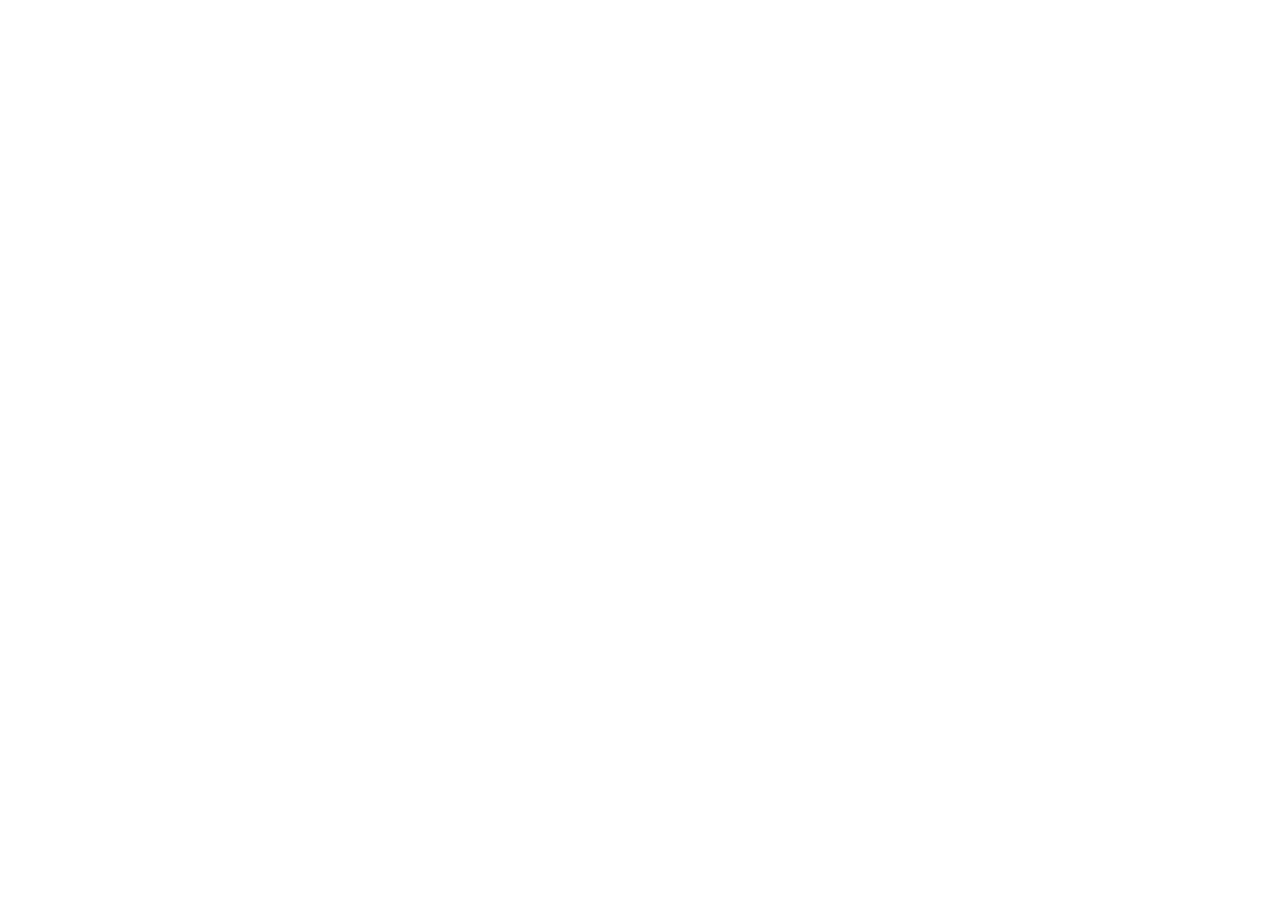
==== docs/index.html @ e0f1e2d5 "deploy docs docs/index.html" ====
<!doctype html>
<html lang="en">
  <head>
    <meta charset="UTF-8" />
    <meta name="viewport" content="width=device-width, initial-scale=1.0" />
    <title>My Google AI Studio App</title>
    <script type="module" crossorigin src="./assets/index-CQVCyjYq.js"></script>
    <link rel="stylesheet" crossorigin href="./assets/index-CbfwRz4N.css">
  </head>
  <body>
    <div id="root"></div>
  </body>
</html>
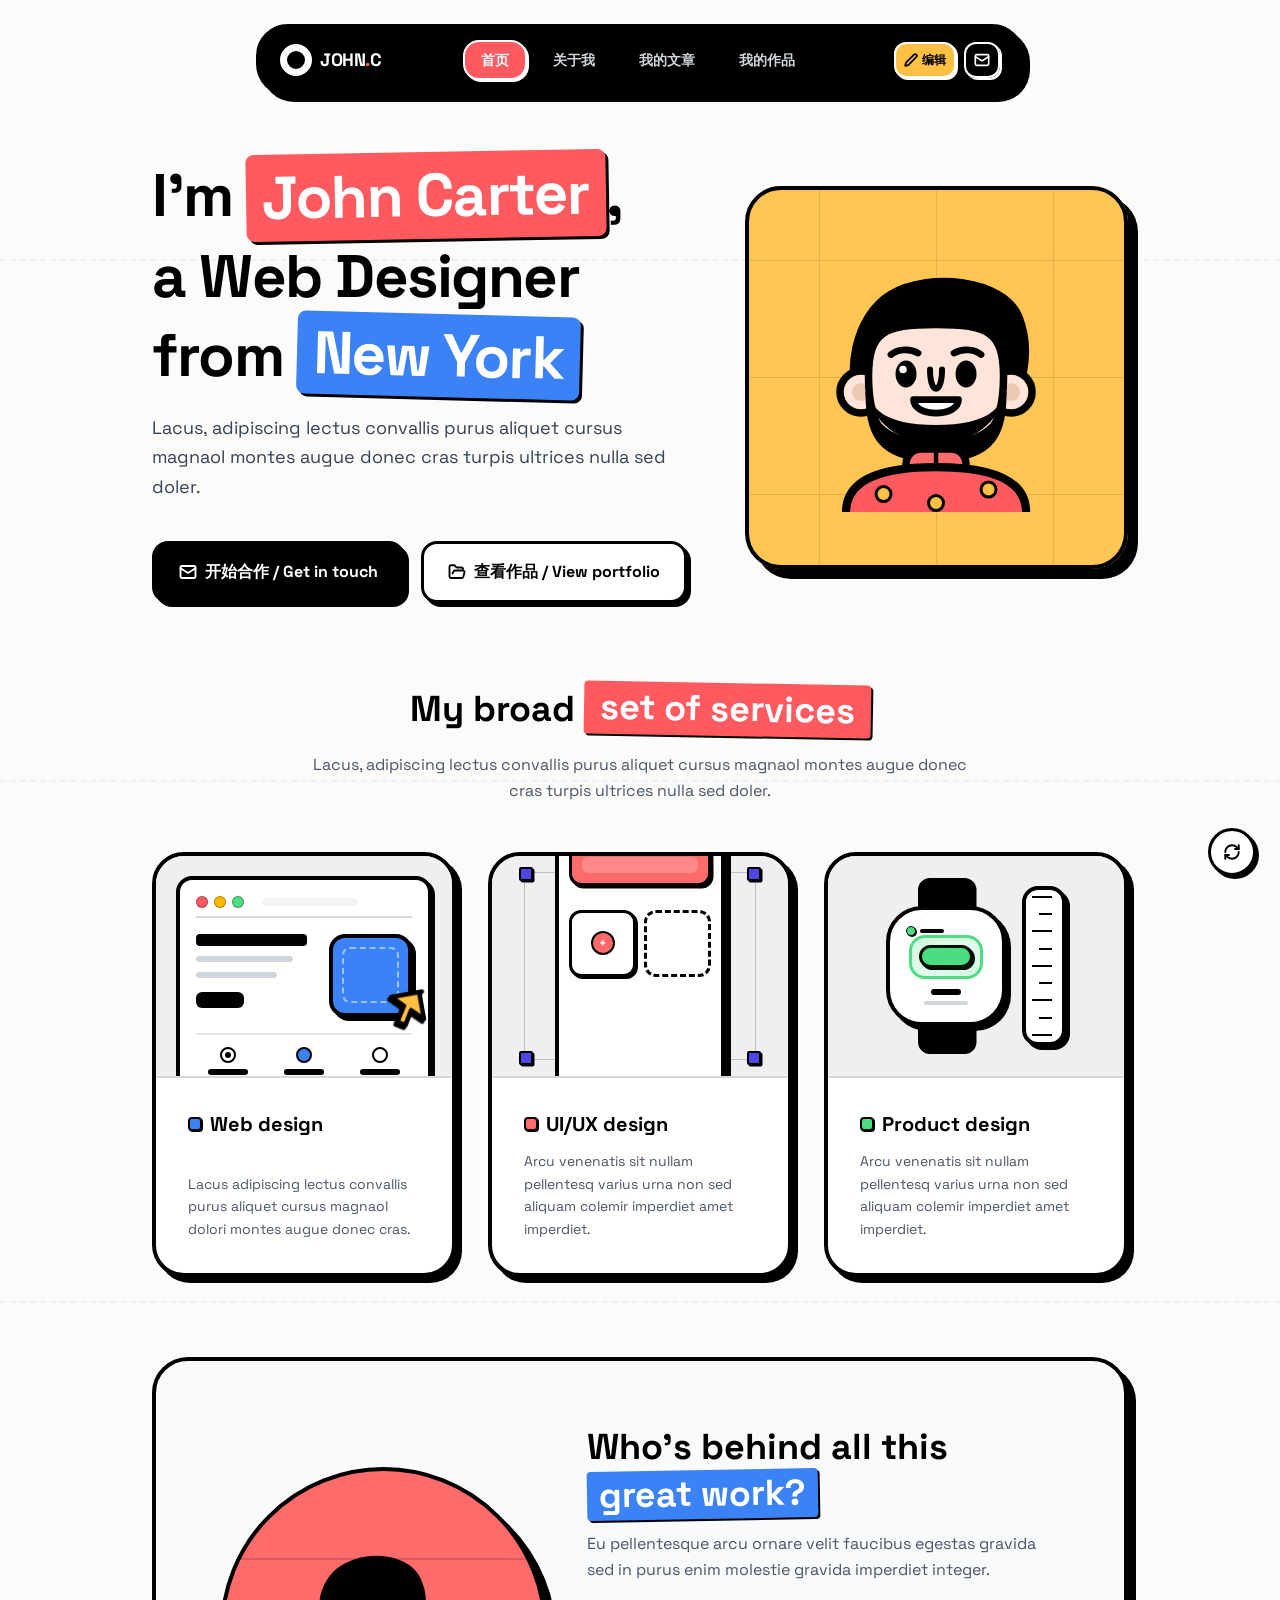
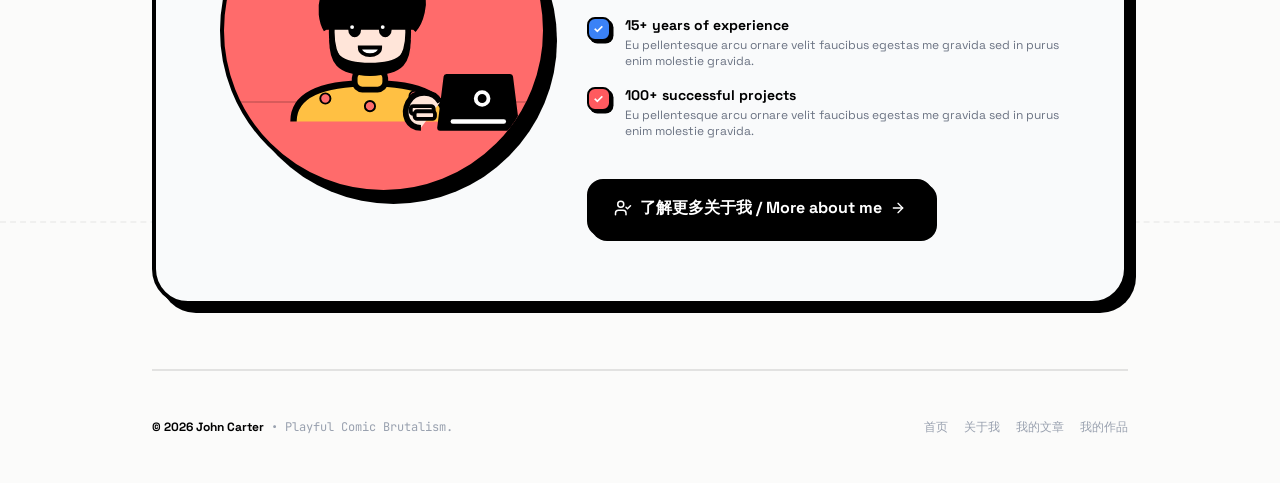
==== commit cffa8d04: "update title to ??-AI????" ====
--- a/docs/index.html
+++ b/docs/index.html
@@ -3,7 +3,7 @@
   <head>
     <meta charset="UTF-8" />
     <meta name="viewport" content="width=device-width, initial-scale=1.0" />
-    <title>My Google AI Studio App</title>
+    <title>沐枫-AI职业外脑</title>
     <script type="module" crossorigin src="./assets/index-CQVCyjYq.js"></script>
     <link rel="stylesheet" crossorigin href="./assets/index-CbfwRz4N.css">
   </head>
--- a/docs/assets/index-CbfwRz4N.css
+++ b/docs/assets/index-CbfwRz4N.css
@@ -0,0 +1 @@
+@import"https://fonts.googleapis.com/css2?family=Space+Grotesk:wght@400;500;700;900&family=Inter:wght@400;500;600;700;800&family=JetBrains+Mono:wght@400;500;700&display=swap";/*! tailwindcss v4.3.3 | MIT License | https://tailwindcss.com */@layer properties{@supports (((-webkit-hyphens:none)) and (not (margin-trim:inline))) or ((-moz-orient:inline) and (not (color:rgb(from red r g b)))){*,:before,:after,::backdrop{--tw-translate-x:0;--tw-translate-y:0;--tw-translate-z:0;--tw-scale-x:1;--tw-scale-y:1;--tw-scale-z:1;--tw-rotate-x:initial;--tw-rotate-y:initial;--tw-rotate-z:initial;--tw-skew-x:initial;--tw-skew-y:initial;--tw-space-y-reverse:0;--tw-border-style:solid;--tw-gradient-position:initial;--tw-gradient-from:#0000;--tw-gradient-via:#0000;--tw-gradient-to:#0000;--tw-gradient-stops:initial;--tw-gradient-via-stops:initial;--tw-gradient-from-position:0%;--tw-gradient-via-position:50%;--tw-gradient-to-position:100%;--tw-leading:initial;--tw-font-weight:initial;--tw-tracking:initial;--tw-shadow:0 0 #0000;--tw-shadow-color:initial;--tw-shadow-alpha:100%;--tw-inset-shadow:0 0 #0000;--tw-inset-shadow-color:initial;--tw-inset-shadow-alpha:100%;--tw-ring-color:initial;--tw-ring-shadow:0 0 #0000;--tw-inset-ring-color:initial;--tw-inset-ring-shadow:0 0 #0000;--tw-ring-inset:initial;--tw-ring-offset-width:0px;--tw-ring-offset-color:#fff;--tw-ring-offset-shadow:0 0 #0000;--tw-blur:initial;--tw-brightness:initial;--tw-contrast:initial;--tw-grayscale:initial;--tw-hue-rotate:initial;--tw-invert:initial;--tw-opacity:initial;--tw-saturate:initial;--tw-sepia:initial;--tw-drop-shadow:initial;--tw-drop-shadow-color:initial;--tw-drop-shadow-alpha:100%;--tw-drop-shadow-size:initial;--tw-backdrop-blur:initial;--tw-backdrop-brightness:initial;--tw-backdrop-contrast:initial;--tw-backdrop-grayscale:initial;--tw-backdrop-hue-rotate:initial;--tw-backdrop-invert:initial;--tw-backdrop-opacity:initial;--tw-backdrop-saturate:initial;--tw-backdrop-sepia:initial;--tw-duration:initial}}}@layer theme{:root,:host{--font-sans:"Space Grotesk", "Inter", ui-sans-serif, system-ui, sans-serif;--font-mono:"JetBrains Mono", ui-monospace, SFMono-Regular, monospace;--color-red-50:oklch(97.1% .013 17.38);--color-red-100:oklch(93.6% .032 17.717);--color-red-200:oklch(88.5% .062 18.334);--color-red-300:oklch(80.8% .114 19.571);--color-red-500:oklch(63.7% .237 25.331);--color-red-600:oklch(57.7% .245 27.325);--color-green-50:oklch(98.2% .018 155.826);--color-green-400:oklch(79.2% .209 151.711);--color-green-600:oklch(62.7% .194 149.214);--color-gray-50:oklch(98.5% .002 247.839);--color-gray-100:oklch(96.7% .003 264.542);--color-gray-200:oklch(92.8% .006 264.531);--color-gray-300:oklch(87.2% .01 258.338);--color-gray-400:oklch(70.7% .022 261.325);--color-gray-500:oklch(55.1% .027 264.364);--color-gray-600:oklch(44.6% .03 256.802);--color-gray-700:oklch(37.3% .034 259.733);--color-gray-800:oklch(27.8% .033 256.848);--color-gray-900:oklch(21% .034 264.665);--color-zinc-900:oklch(21% .006 285.885);--color-black:#000;--color-white:#fff;--spacing:.25rem;--container-xs:20rem;--container-lg:32rem;--container-xl:36rem;--container-2xl:42rem;--container-3xl:48rem;--container-5xl:64rem;--text-xs:.75rem;--text-xs--line-height:calc(1 / .75);--text-sm:.875rem;--text-sm--line-height:calc(1.25 / .875);--text-base:1rem;--text-base--line-height: 1.5 ;--text-lg:1.125rem;--text-lg--line-height:calc(1.75 / 1.125);--text-xl:1.25rem;--text-xl--line-height:calc(1.75 / 1.25);--text-2xl:1.5rem;--text-2xl--line-height:calc(2 / 1.5);--text-3xl:1.875rem;--text-3xl--line-height: 1.2 ;--text-4xl:2.25rem;--text-4xl--line-height:calc(2.5 / 2.25);--text-5xl:3rem;--text-5xl--line-height:1;--text-6xl:3.75rem;--text-6xl--line-height:1;--font-weight-normal:400;--font-weight-medium:500;--font-weight-bold:700;--font-weight-extrabold:800;--font-weight-black:900;--tracking-tight:-.025em;--tracking-wider:.05em;--tracking-widest:.1em;--leading-tight:1.25;--leading-snug:1.375;--leading-normal:1.5;--leading-relaxed:1.625;--radius-xs:.125rem;--radius-sm:.25rem;--radius-md:.375rem;--radius-lg:.5rem;--radius-xl:.75rem;--radius-2xl:1rem;--radius-3xl:1.5rem;--animate-spin:spin 1s linear infinite;--animate-pulse:pulse 2s cubic-bezier(.4, 0, .6, 1) infinite;--blur-xs:4px;--default-transition-duration:.15s;--default-transition-timing-function:cubic-bezier(.4, 0, .2, 1);--default-font-family:var(--font-sans);--default-mono-font-family:var(--font-mono)}}@layer base{*,:after,:before,::backdrop{box-sizing:border-box;border:0 solid;margin:0;padding:0}::file-selector-button{box-sizing:border-box;border:0 solid;margin:0;padding:0}html,:host{-webkit-text-size-adjust:100%;-moz-tab-size:4;tab-size:4;line-height:1.5;font-family:var(--default-font-family,-apple-system, BlinkMacSystemFont, "Segoe UI", Roboto, "Helvetica Neue", "Noto Sans", Arial, sans-serif, "Apple Color Emoji", "Segoe UI Emoji", "Segoe UI Symbol", "Noto Color Emoji");font-feature-settings:var(--default-font-feature-settings,normal);font-variation-settings:var(--default-font-variation-settings,normal);-webkit-tap-highlight-color:transparent}hr{height:0;color:inherit;border-top-width:1px}abbr:where([title]){-webkit-text-decoration:underline dotted;text-decoration:underline dotted}h1,h2,h3,h4,h5,h6{font-size:inherit;font-weight:inherit}a{color:inherit;-webkit-text-decoration:inherit;text-decoration:inherit}b,strong{font-weight:bolder}code,kbd,samp,pre{font-family:var(--default-mono-font-family,ui-monospace, SFMono-Regular, Menlo, Monaco, Consolas, "Liberation Mono", "Courier New", monospace);font-feature-settings:var(--default-mono-font-feature-settings,normal);font-variation-settings:var(--default-mono-font-variation-settings,normal);font-size:1em}small{font-size:80%}sub,sup{vertical-align:baseline;font-size:75%;line-height:0;position:relative}sub{bottom:-.25em}sup{top:-.5em}table{text-indent:0;border-color:inherit;border-collapse:collapse}:-moz-focusring:where(:not(iframe)){outline:auto}progress{vertical-align:baseline}summary{display:list-item}ol,ul,menu{list-style:none}img,svg,video,canvas,audio,iframe,embed,object{vertical-align:middle;display:block}img,video{max-width:100%;height:auto}button,input,select,optgroup,textarea{font:inherit;font-feature-settings:inherit;font-variation-settings:inherit;letter-spacing:inherit;color:inherit;opacity:1;background-color:#0000;border-radius:0}::file-selector-button{font:inherit;font-feature-settings:inherit;font-variation-settings:inherit;letter-spacing:inherit;color:inherit;opacity:1;background-color:#0000;border-radius:0}:where(select:is([multiple],[size])) optgroup{font-weight:bolder}:where(select:is([multiple],[size])) optgroup option{padding-inline-start:20px}::file-selector-button{margin-inline-end:4px}::placeholder{opacity:1}@supports (not ((-webkit-appearance:-apple-pay-button))) or (contain-intrinsic-size:1px){::placeholder{color:currentColor}@supports (color:color-mix(in lab,red,red)){::placeholder{color:color-mix(in oklab,currentcolor 50%,transparent)}}}textarea{resize:vertical}::-webkit-search-decoration{-webkit-appearance:none}::-webkit-date-and-time-value{min-height:1lh;text-align:inherit}::-webkit-datetime-edit{display:inline-flex}::-webkit-datetime-edit-fields-wrapper{padding:0}::-webkit-datetime-edit{padding-block:0}::-webkit-datetime-edit-year-field{padding-block:0}::-webkit-datetime-edit-month-field{padding-block:0}::-webkit-datetime-edit-day-field{padding-block:0}::-webkit-datetime-edit-hour-field{padding-block:0}::-webkit-datetime-edit-minute-field{padding-block:0}::-webkit-datetime-edit-second-field{padding-block:0}::-webkit-datetime-edit-millisecond-field{padding-block:0}::-webkit-datetime-edit-meridiem-field{padding-block:0}::-webkit-calendar-picker-indicator{line-height:1}:-moz-ui-invalid{box-shadow:none}button,input:where([type=button],[type=reset],[type=submit]){-webkit-appearance:button;-moz-appearance:button;appearance:button}::file-selector-button{-webkit-appearance:button;-moz-appearance:button;appearance:button}::-webkit-inner-spin-button{height:auto}::-webkit-outer-spin-button{height:auto}[hidden]:where(:not([hidden=until-found])){display:none!important}body{color:#1a1a1a;font-family:var(--font-sans);background-color:#fafaf9}}@layer components;@layer utilities{.pointer-events-auto{pointer-events:auto}.pointer-events-none{pointer-events:none}.absolute{position:absolute}.fixed{position:fixed}.relative{position:relative}.sticky{position:sticky}.inset-0{top:0;right:0;bottom:0;left:0}.-top-1\.5{top:calc(var(--spacing) * -1.5)}.top-0{top:0}.top-1\.5{top:calc(var(--spacing) * 1.5)}.top-4{top:calc(var(--spacing) * 4)}.top-\[0\]{top:0}.-right-1\.5{right:calc(var(--spacing) * -1.5)}.right-3{right:calc(var(--spacing) * 3)}.right-6{right:calc(var(--spacing) * 6)}.right-8{right:calc(var(--spacing) * 8)}.-bottom-1\.5{bottom:calc(var(--spacing) * -1.5)}.bottom-4{bottom:calc(var(--spacing) * 4)}.bottom-6{bottom:calc(var(--spacing) * 6)}.bottom-8{bottom:calc(var(--spacing) * 8)}.-left-1\.5{left:calc(var(--spacing) * -1.5)}.-left-\[45px\]{left:-45px}.left-1\/2{left:50%}.left-4{left:calc(var(--spacing) * 4)}.left-8{left:calc(var(--spacing) * 8)}.z-10{z-index:10}.z-20{z-index:20}.z-40{z-index:40}.z-50{z-index:50}.z-\[60\]{z-index:60}.z-\[100\]{z-index:100}.z-\[9999\]{z-index:9999}.col-span-1{grid-column:span 1/span 1}.col-span-5{grid-column:span 5/span 5}.col-span-7{grid-column:span 7/span 7}.col-span-full{grid-column:1/-1}.container{width:100%}@media(min-width:40rem){.container{max-width:40rem}}@media(min-width:48rem){.container{max-width:48rem}}@media(min-width:64rem){.container{max-width:64rem}}@media(min-width:80rem){.container{max-width:80rem}}@media(min-width:96rem){.container{max-width:96rem}}.mx-auto{margin-inline:auto}.-mt-1{margin-top:calc(var(--spacing) * -1)}.mt-0\.5{margin-top:calc(var(--spacing) * .5)}.mt-1{margin-top:var(--spacing)}.mt-2{margin-top:calc(var(--spacing) * 2)}.mt-2\.5{margin-top:calc(var(--spacing) * 2.5)}.mt-4{margin-top:calc(var(--spacing) * 4)}.mt-6{margin-top:calc(var(--spacing) * 6)}.mt-12{margin-top:calc(var(--spacing) * 12)}.mt-auto{margin-top:auto}.-mb-1{margin-bottom:calc(var(--spacing) * -1)}.mb-2{margin-bottom:calc(var(--spacing) * 2)}.ml-3{margin-left:calc(var(--spacing) * 3)}.ml-4{margin-left:calc(var(--spacing) * 4)}.line-clamp-3{-webkit-line-clamp:3;-webkit-box-orient:vertical;display:-webkit-box;overflow:hidden}.contents{display:contents}.flex{display:flex}.grid{display:grid}.hidden{display:none}.inline{display:inline}.inline-block{display:inline-block}.aspect-\[4\/3\]{aspect-ratio:4/3}.aspect-\[9\/18\]{aspect-ratio:9/18}.aspect-square{aspect-ratio:1}.h-1{height:var(--spacing)}.h-1\.5{height:calc(var(--spacing) * 1.5)}.h-1\/2{height:50%}.h-2{height:calc(var(--spacing) * 2)}.h-2\.5{height:calc(var(--spacing) * 2.5)}.h-3{height:calc(var(--spacing) * 3)}.h-3\.5{height:calc(var(--spacing) * 3.5)}.h-3\/4{height:75%}.h-3\/5{height:60%}.h-4{height:calc(var(--spacing) * 4)}.h-4\/5{height:80%}.h-6{height:calc(var(--spacing) * 6)}.h-7{height:calc(var(--spacing) * 7)}.h-8{height:calc(var(--spacing) * 8)}.h-10{height:calc(var(--spacing) * 10)}.h-11\/12{height:91.6667%}.h-12{height:calc(var(--spacing) * 12)}.h-24{height:calc(var(--spacing) * 24)}.h-\[2px\]{height:2px}.h-\[160px\]{height:160px}.h-full{height:100%}.h-screen{height:100vh}.max-h-\[90vh\]{max-height:90vh}.max-h-\[220px\]{max-height:220px}.min-h-\[100px\]{min-height:100px}.min-h-screen{min-height:100vh}.w-1\.5{width:calc(var(--spacing) * 1.5)}.w-1\/2{width:50%}.w-1\/3{width:33.3333%}.w-2\.5{width:calc(var(--spacing) * 2.5)}.w-2\/3{width:66.6667%}.w-3{width:calc(var(--spacing) * 3)}.w-3\.5{width:calc(var(--spacing) * 3.5)}.w-3\/4{width:75%}.w-4{width:calc(var(--spacing) * 4)}.w-4\/5{width:80%}.w-5\/6{width:83.3333%}.w-6{width:calc(var(--spacing) * 6)}.w-7{width:calc(var(--spacing) * 7)}.w-8{width:calc(var(--spacing) * 8)}.w-10{width:calc(var(--spacing) * 10)}.w-11\/12{width:91.6667%}.w-12{width:calc(var(--spacing) * 12)}.w-14{width:calc(var(--spacing) * 14)}.w-16{width:calc(var(--spacing) * 16)}.w-18{width:calc(var(--spacing) * 18)}.w-24{width:calc(var(--spacing) * 24)}.w-\[44px\]{width:44px}.w-\[120px\]{width:120px}.w-\[150px\]{width:150px}.w-\[260px\]{width:260px}.w-auto{width:auto}.w-full{width:100%}.w-screen{width:100vw}.max-w-2xl{max-width:var(--container-2xl)}.max-w-3xl{max-width:var(--container-3xl)}.max-w-5xl{max-width:var(--container-5xl)}.max-w-\[340px\]{max-width:340px}.max-w-\[540px\]{max-width:540px}.max-w-lg{max-width:var(--container-lg)}.max-w-none{max-width:none}.max-w-xl{max-width:var(--container-xl)}.max-w-xs{max-width:var(--container-xs)}.shrink-0{flex-shrink:0}.flex-grow{flex-grow:1}.-translate-x-1\/2{--tw-translate-x: -50% ;translate:var(--tw-translate-x) var(--tw-translate-y)}.translate-x-3{--tw-translate-x:calc(var(--spacing) * 3);translate:var(--tw-translate-x) var(--tw-translate-y)}.translate-x-\[-2px\]{--tw-translate-x:-2px;translate:var(--tw-translate-x) var(--tw-translate-y)}.translate-y-2{--tw-translate-y:calc(var(--spacing) * 2);translate:var(--tw-translate-x) var(--tw-translate-y)}.translate-y-\[-2px\]{--tw-translate-y:-2px;translate:var(--tw-translate-x) var(--tw-translate-y)}.scale-110{--tw-scale-x:110%;--tw-scale-y:110%;--tw-scale-z:110%;scale:var(--tw-scale-x) var(--tw-scale-y)}.rotate-45{rotate:45deg}.rotate-\[-1deg\]{rotate:-1deg}.rotate-\[1\.5deg\]{rotate:1.5deg}.rotate-\[1deg\]{rotate:1deg}.rotate-\[80deg\]{rotate:80deg}.transform{transform:var(--tw-rotate-x,) var(--tw-rotate-y,) var(--tw-rotate-z,) var(--tw-skew-x,) var(--tw-skew-y,)}.animate-pulse{animation:var(--animate-pulse)}.animate-spin{animation:var(--animate-spin)}.cursor-pointer{cursor:pointer}.list-disc{list-style-type:disc}.appearance-none{-webkit-appearance:none;-moz-appearance:none;appearance:none}.grid-cols-1{grid-template-columns:repeat(1,minmax(0,1fr))}.grid-cols-2{grid-template-columns:repeat(2,minmax(0,1fr))}.grid-cols-3{grid-template-columns:repeat(3,minmax(0,1fr))}.grid-cols-12{grid-template-columns:repeat(12,minmax(0,1fr))}.flex-col{flex-direction:column}.flex-wrap{flex-wrap:wrap}.items-center{align-items:center}.items-end{align-items:flex-end}.items-start{align-items:flex-start}.justify-around{justify-content:space-around}.justify-between{justify-content:space-between}.justify-center{justify-content:center}.justify-end{justify-content:flex-end}.justify-start{justify-content:flex-start}.gap-0\.5{gap:calc(var(--spacing) * .5)}.gap-1{gap:var(--spacing)}.gap-1\.5{gap:calc(var(--spacing) * 1.5)}.gap-2{gap:calc(var(--spacing) * 2)}.gap-2\.5{gap:calc(var(--spacing) * 2.5)}.gap-3{gap:calc(var(--spacing) * 3)}.gap-3\.5{gap:calc(var(--spacing) * 3.5)}.gap-4{gap:calc(var(--spacing) * 4)}.gap-6{gap:calc(var(--spacing) * 6)}.gap-8{gap:calc(var(--spacing) * 8)}.gap-10{gap:calc(var(--spacing) * 10)}:where(.space-y-0\.5>:not(:last-child)){--tw-space-y-reverse:0;margin-block-start:calc(calc(var(--spacing) * .5) * var(--tw-space-y-reverse));margin-block-end:calc(calc(var(--spacing) * .5) * calc(1 - var(--tw-space-y-reverse)))}:where(.space-y-1>:not(:last-child)){--tw-space-y-reverse:0;margin-block-start:calc(var(--spacing) * var(--tw-space-y-reverse));margin-block-end:calc(var(--spacing) * calc(1 - var(--tw-space-y-reverse)))}:where(.space-y-1\.5>:not(:last-child)){--tw-space-y-reverse:0;margin-block-start:calc(calc(var(--spacing) * 1.5) * var(--tw-space-y-reverse));margin-block-end:calc(calc(var(--spacing) * 1.5) * calc(1 - var(--tw-space-y-reverse)))}:where(.space-y-2>:not(:last-child)){--tw-space-y-reverse:0;margin-block-start:calc(calc(var(--spacing) * 2) * var(--tw-space-y-reverse));margin-block-end:calc(calc(var(--spacing) * 2) * calc(1 - var(--tw-space-y-reverse)))}:where(.space-y-3>:not(:last-child)){--tw-space-y-reverse:0;margin-block-start:calc(calc(var(--spacing) * 3) * var(--tw-space-y-reverse));margin-block-end:calc(calc(var(--spacing) * 3) * calc(1 - var(--tw-space-y-reverse)))}:where(.space-y-4>:not(:last-child)){--tw-space-y-reverse:0;margin-block-start:calc(calc(var(--spacing) * 4) * var(--tw-space-y-reverse));margin-block-end:calc(calc(var(--spacing) * 4) * calc(1 - var(--tw-space-y-reverse)))}:where(.space-y-6>:not(:last-child)){--tw-space-y-reverse:0;margin-block-start:calc(calc(var(--spacing) * 6) * var(--tw-space-y-reverse));margin-block-end:calc(calc(var(--spacing) * 6) * calc(1 - var(--tw-space-y-reverse)))}:where(.space-y-8>:not(:last-child)){--tw-space-y-reverse:0;margin-block-start:calc(calc(var(--spacing) * 8) * var(--tw-space-y-reverse));margin-block-end:calc(calc(var(--spacing) * 8) * calc(1 - var(--tw-space-y-reverse)))}:where(.space-y-10>:not(:last-child)){--tw-space-y-reverse:0;margin-block-start:calc(calc(var(--spacing) * 10) * var(--tw-space-y-reverse));margin-block-end:calc(calc(var(--spacing) * 10) * calc(1 - var(--tw-space-y-reverse)))}:where(.space-y-12>:not(:last-child)){--tw-space-y-reverse:0;margin-block-start:calc(calc(var(--spacing) * 12) * var(--tw-space-y-reverse));margin-block-end:calc(calc(var(--spacing) * 12) * calc(1 - var(--tw-space-y-reverse)))}:where(.space-y-20>:not(:last-child)){--tw-space-y-reverse:0;margin-block-start:calc(calc(var(--spacing) * 20) * var(--tw-space-y-reverse));margin-block-end:calc(calc(var(--spacing) * 20) * calc(1 - var(--tw-space-y-reverse)))}.overflow-hidden{overflow:hidden}.overflow-x-auto{overflow-x:auto}.overflow-y-auto{overflow-y:auto}.rounded{border-radius:.25rem}.rounded-2xl{border-radius:var(--radius-2xl)}.rounded-3xl{border-radius:var(--radius-3xl)}.rounded-\[24px\]{border-radius:24px}.rounded-\[28px\]{border-radius:28px}.rounded-\[32px\]{border-radius:32px}.rounded-\[36px\]{border-radius:36px}.rounded-full{border-radius:3.40282e38px}.rounded-lg{border-radius:var(--radius-lg)}.rounded-md{border-radius:var(--radius-md)}.rounded-sm{border-radius:var(--radius-sm)}.rounded-xl{border-radius:var(--radius-xl)}.rounded-xs{border-radius:var(--radius-xs)}.rounded-t-3xl{border-top-left-radius:var(--radius-3xl);border-top-right-radius:var(--radius-3xl)}.rounded-t-xl{border-top-left-radius:var(--radius-xl);border-top-right-radius:var(--radius-xl)}.rounded-b-lg{border-bottom-right-radius:var(--radius-lg);border-bottom-left-radius:var(--radius-lg)}.rounded-b-xl{border-bottom-right-radius:var(--radius-xl);border-bottom-left-radius:var(--radius-xl)}.border{border-style:var(--tw-border-style);border-width:1px}.border-2{border-style:var(--tw-border-style);border-width:2px}.border-3{border-style:var(--tw-border-style);border-width:3px}.border-4{border-style:var(--tw-border-style);border-width:4px}.border-\[7px\]{border-style:var(--tw-border-style);border-width:7px}.border-t{border-top-style:var(--tw-border-style);border-top-width:1px}.border-t-2{border-top-style:var(--tw-border-style);border-top-width:2px}.border-t-3{border-top-style:var(--tw-border-style);border-top-width:3px}.border-t-4{border-top-style:var(--tw-border-style);border-top-width:4px}.border-r{border-right-style:var(--tw-border-style);border-right-width:1px}.border-b{border-bottom-style:var(--tw-border-style);border-bottom-width:1px}.border-b-2{border-bottom-style:var(--tw-border-style);border-bottom-width:2px}.border-b-4{border-bottom-style:var(--tw-border-style);border-bottom-width:4px}.border-l-4{border-left-style:var(--tw-border-style);border-left-width:4px}.border-dashed{--tw-border-style:dashed;border-style:dashed}.border-none{--tw-border-style:none;border-style:none}.border-\[\#3B82F6\]{border-color:#3b82f6}.border-\[\#4ADE80\]{border-color:#4ade80}.border-\[\#FF5A5F\]{border-color:#ff5a5f}.border-\[\#FF5A5F\]\/20{border-color:#ff5a5f33}.border-\[\#FF5A5F\]\/40{border-color:#ff5a5f66}.border-black{border-color:var(--color-black)}.border-black\/5{border-color:#0000000d}@supports (color:color-mix(in lab,red,red)){.border-black\/5{border-color:color-mix(in oklab,var(--color-black) 5%,transparent)}}.border-black\/10{border-color:#0000001a}@supports (color:color-mix(in lab,red,red)){.border-black\/10{border-color:color-mix(in oklab,var(--color-black) 10%,transparent)}}.border-black\/15{border-color:#00000026}@supports (color:color-mix(in lab,red,red)){.border-black\/15{border-color:color-mix(in oklab,var(--color-black) 15%,transparent)}}.border-black\/20{border-color:#0003}@supports (color:color-mix(in lab,red,red)){.border-black\/20{border-color:color-mix(in oklab,var(--color-black) 20%,transparent)}}.border-black\/30{border-color:#0000004d}@supports (color:color-mix(in lab,red,red)){.border-black\/30{border-color:color-mix(in oklab,var(--color-black) 30%,transparent)}}.border-gray-100{border-color:var(--color-gray-100)}.border-gray-200{border-color:var(--color-gray-200)}.border-gray-400{border-color:var(--color-gray-400)}.border-red-200{border-color:var(--color-red-200)}.border-red-300{border-color:var(--color-red-300)}.border-transparent{border-color:#0000}.border-white{border-color:var(--color-white)}.border-white\/50{border-color:#ffffff80}@supports (color:color-mix(in lab,red,red)){.border-white\/50{border-color:color-mix(in oklab,var(--color-white) 50%,transparent)}}.bg-\[\#3B82F6\]{background-color:#3b82f6}.bg-\[\#3B82F6\]\/10{background-color:#3b82f61a}.bg-\[\#4ADE80\]{background-color:#4ade80}.bg-\[\#4ADE80\]\/10{background-color:#4ade801a}.bg-\[\#4ADE80\]\/15{background-color:#4ade8026}.bg-\[\#4ADE80\]\/20{background-color:#4ade8033}.bg-\[\#4F46E5\]{background-color:#4f46e5}.bg-\[\#EFEFEF\]{background-color:#efefef}.bg-\[\#FBFBFA\]{background-color:#fbfbfa}.bg-\[\#FF5A5F\]{background-color:#ff5a5f}.bg-\[\#FF5A5F\]\/10{background-color:#ff5a5f1a}.bg-\[\#FF6B6B\]{background-color:#ff6b6b}.bg-\[\#FFB800\]{background-color:#ffb800}.bg-\[\#FFC043\]{background-color:#ffc043}.bg-\[\#FFC043\]\/15{background-color:#ffc04326}.bg-\[\#FFC043\]\/30{background-color:#ffc0434d}.bg-\[\#FFC043\]\/90{background-color:#ffc043e6}.bg-black{background-color:var(--color-black)}.bg-black\/60{background-color:#0009}@supports (color:color-mix(in lab,red,red)){.bg-black\/60{background-color:color-mix(in oklab,var(--color-black) 60%,transparent)}}.bg-gray-50{background-color:var(--color-gray-50)}.bg-gray-100{background-color:var(--color-gray-100)}.bg-gray-200{background-color:var(--color-gray-200)}.bg-gray-300{background-color:var(--color-gray-300)}.bg-gray-600{background-color:var(--color-gray-600)}.bg-gray-900{background-color:var(--color-gray-900)}.bg-green-50{background-color:var(--color-green-50)}.bg-red-50{background-color:var(--color-red-50)}.bg-transparent{background-color:#0000}.bg-white{background-color:var(--color-white)}.bg-white\/20{background-color:#fff3}@supports (color:color-mix(in lab,red,red)){.bg-white\/20{background-color:color-mix(in oklab,var(--color-white) 20%,transparent)}}.bg-white\/50{background-color:#ffffff80}@supports (color:color-mix(in lab,red,red)){.bg-white\/50{background-color:color-mix(in oklab,var(--color-white) 50%,transparent)}}.bg-gradient-to-tr{--tw-gradient-position:to top right in oklab;background-image:linear-gradient(var(--tw-gradient-stops))}.from-transparent{--tw-gradient-from:transparent;--tw-gradient-stops:var(--tw-gradient-via-stops,var(--tw-gradient-position), var(--tw-gradient-from) var(--tw-gradient-from-position), var(--tw-gradient-to) var(--tw-gradient-to-position))}.via-\[\#4ADE80\]\/10{--tw-gradient-via:oklab(80.0349% -.160317 .0862818/.1);--tw-gradient-via-stops:var(--tw-gradient-position), var(--tw-gradient-from) var(--tw-gradient-from-position), var(--tw-gradient-via) var(--tw-gradient-via-position), var(--tw-gradient-to) var(--tw-gradient-to-position);--tw-gradient-stops:var(--tw-gradient-via-stops)}.to-transparent{--tw-gradient-to:transparent;--tw-gradient-stops:var(--tw-gradient-via-stops,var(--tw-gradient-position), var(--tw-gradient-from) var(--tw-gradient-from-position), var(--tw-gradient-to) var(--tw-gradient-to-position))}.p-1{padding:var(--spacing)}.p-1\.5{padding:calc(var(--spacing) * 1.5)}.p-2{padding:calc(var(--spacing) * 2)}.p-2\.5{padding:calc(var(--spacing) * 2.5)}.p-3{padding:calc(var(--spacing) * 3)}.p-4{padding:calc(var(--spacing) * 4)}.p-5{padding:calc(var(--spacing) * 5)}.p-6{padding:calc(var(--spacing) * 6)}.p-8{padding:calc(var(--spacing) * 8)}.px-1{padding-inline:var(--spacing)}.px-1\.5{padding-inline:calc(var(--spacing) * 1.5)}.px-2{padding-inline:calc(var(--spacing) * 2)}.px-2\.5{padding-inline:calc(var(--spacing) * 2.5)}.px-3{padding-inline:calc(var(--spacing) * 3)}.px-4{padding-inline:calc(var(--spacing) * 4)}.px-5{padding-inline:calc(var(--spacing) * 5)}.px-6{padding-inline:calc(var(--spacing) * 6)}.py-0\.5{padding-block:calc(var(--spacing) * .5)}.py-1{padding-block:var(--spacing)}.py-1\.5{padding-block:calc(var(--spacing) * 1.5)}.py-2{padding-block:calc(var(--spacing) * 2)}.py-2\.5{padding-block:calc(var(--spacing) * 2.5)}.py-3{padding-block:calc(var(--spacing) * 3)}.py-3\.5{padding-block:calc(var(--spacing) * 3.5)}.py-4{padding-block:calc(var(--spacing) * 4)}.py-6{padding-block:calc(var(--spacing) * 6)}.py-16{padding-block:calc(var(--spacing) * 16)}.pt-1{padding-top:var(--spacing)}.pt-2{padding-top:calc(var(--spacing) * 2)}.pt-3{padding-top:calc(var(--spacing) * 3)}.pt-4{padding-top:calc(var(--spacing) * 4)}.pt-6{padding-top:calc(var(--spacing) * 6)}.pt-12{padding-top:calc(var(--spacing) * 12)}.pr-1{padding-right:var(--spacing)}.pr-2{padding-right:calc(var(--spacing) * 2)}.pb-1{padding-bottom:var(--spacing)}.pb-1\.5{padding-bottom:calc(var(--spacing) * 1.5)}.pb-2{padding-bottom:calc(var(--spacing) * 2)}.pb-4{padding-bottom:calc(var(--spacing) * 4)}.pb-6{padding-bottom:calc(var(--spacing) * 6)}.pb-12{padding-bottom:calc(var(--spacing) * 12)}.pb-16{padding-bottom:calc(var(--spacing) * 16)}.pl-2{padding-left:calc(var(--spacing) * 2)}.pl-3{padding-left:calc(var(--spacing) * 3)}.pl-5{padding-left:calc(var(--spacing) * 5)}.pl-8{padding-left:calc(var(--spacing) * 8)}.text-center{text-align:center}.text-left{text-align:left}.text-right{text-align:right}.font-mono{font-family:var(--font-mono)}.font-sans{font-family:var(--font-sans)}.text-2xl{font-size:var(--text-2xl);line-height:var(--tw-leading,var(--text-2xl--line-height))}.text-3xl{font-size:var(--text-3xl);line-height:var(--tw-leading,var(--text-3xl--line-height))}.text-4xl{font-size:var(--text-4xl);line-height:var(--tw-leading,var(--text-4xl--line-height))}.text-base{font-size:var(--text-base);line-height:var(--tw-leading,var(--text-base--line-height))}.text-lg{font-size:var(--text-lg);line-height:var(--tw-leading,var(--text-lg--line-height))}.text-sm{font-size:var(--text-sm);line-height:var(--tw-leading,var(--text-sm--line-height))}.text-xl{font-size:var(--text-xl);line-height:var(--tw-leading,var(--text-xl--line-height))}.text-xs{font-size:var(--text-xs);line-height:var(--tw-leading,var(--text-xs--line-height))}.text-\[9px\]{font-size:9px}.text-\[10px\]{font-size:10px}.leading-normal{--tw-leading:var(--leading-normal);line-height:var(--leading-normal)}.leading-relaxed{--tw-leading:var(--leading-relaxed);line-height:var(--leading-relaxed)}.leading-snug{--tw-leading:var(--leading-snug);line-height:var(--leading-snug)}.leading-tight{--tw-leading:var(--leading-tight);line-height:var(--leading-tight)}.font-black{--tw-font-weight:var(--font-weight-black);font-weight:var(--font-weight-black)}.font-bold{--tw-font-weight:var(--font-weight-bold);font-weight:var(--font-weight-bold)}.font-extrabold{--tw-font-weight:var(--font-weight-extrabold);font-weight:var(--font-weight-extrabold)}.font-medium{--tw-font-weight:var(--font-weight-medium);font-weight:var(--font-weight-medium)}.font-normal{--tw-font-weight:var(--font-weight-normal);font-weight:var(--font-weight-normal)}.tracking-tight{--tw-tracking:var(--tracking-tight);letter-spacing:var(--tracking-tight)}.tracking-wider{--tw-tracking:var(--tracking-wider);letter-spacing:var(--tracking-wider)}.tracking-widest{--tw-tracking:var(--tracking-widest);letter-spacing:var(--tracking-widest)}.whitespace-pre-line{white-space:pre-line}.text-\[\#3B82F6\]{color:#3b82f6}.text-\[\#FF5A5F\]{color:#ff5a5f}.text-black{color:var(--color-black)}.text-gray-300{color:var(--color-gray-300)}.text-gray-400{color:var(--color-gray-400)}.text-gray-500{color:var(--color-gray-500)}.text-gray-600{color:var(--color-gray-600)}.text-gray-700{color:var(--color-gray-700)}.text-gray-800{color:var(--color-gray-800)}.text-green-400{color:var(--color-green-400)}.text-green-600{color:var(--color-green-600)}.text-red-500{color:var(--color-red-500)}.text-red-600{color:var(--color-red-600)}.text-white{color:var(--color-white)}.uppercase{text-transform:uppercase}.placeholder-gray-400::placeholder{color:var(--color-gray-400)}.accent-black{accent-color:var(--color-black)}.opacity-4{opacity:.04}.opacity-10{opacity:.1}.opacity-15{opacity:.15}.shadow{--tw-shadow:0 1px 3px 0 var(--tw-shadow-color,#0000001a), 0 1px 2px -1px var(--tw-shadow-color,#0000001a);box-shadow:var(--tw-inset-shadow),var(--tw-inset-ring-shadow),var(--tw-ring-offset-shadow),var(--tw-ring-shadow),var(--tw-shadow)}.shadow-\[-10px_0px_0px_0px_rgba\(0\,0\,0\,1\)\]{--tw-shadow:-10px 0px 0px 0px var(--tw-shadow-color,#000);box-shadow:var(--tw-inset-shadow),var(--tw-inset-ring-shadow),var(--tw-ring-offset-shadow),var(--tw-ring-shadow),var(--tw-shadow)}.shadow-\[0px_2px_4px_rgba\(0\,0\,0\,0\.1\)\]{--tw-shadow:0px 2px 4px var(--tw-shadow-color,#0000001a);box-shadow:var(--tw-inset-shadow),var(--tw-inset-ring-shadow),var(--tw-ring-offset-shadow),var(--tw-ring-shadow),var(--tw-shadow)}.shadow-\[1\.5px_1\.5px_0px_rgba\(0\,0\,0\,1\)\]{--tw-shadow:1.5px 1.5px 0px var(--tw-shadow-color,#000);box-shadow:var(--tw-inset-shadow),var(--tw-inset-ring-shadow),var(--tw-ring-offset-shadow),var(--tw-ring-shadow),var(--tw-shadow)}.shadow-\[1px_1\.5px_0px_rgba\(0\,0\,0\,1\)\]{--tw-shadow:1px 1.5px 0px var(--tw-shadow-color,#000);box-shadow:var(--tw-inset-shadow),var(--tw-inset-ring-shadow),var(--tw-ring-offset-shadow),var(--tw-ring-shadow),var(--tw-shadow)}.shadow-\[1px_1px_0px_rgba\(0\,0\,0\,1\)\]{--tw-shadow:1px 1px 0px var(--tw-shadow-color,#000);box-shadow:var(--tw-inset-shadow),var(--tw-inset-ring-shadow),var(--tw-ring-offset-shadow),var(--tw-ring-shadow),var(--tw-shadow)}.shadow-\[2\.5px_0px_0px_rgba\(0\,0\,0\,1\)\]{--tw-shadow:2.5px 0px 0px var(--tw-shadow-color,#000);box-shadow:var(--tw-inset-shadow),var(--tw-inset-ring-shadow),var(--tw-ring-offset-shadow),var(--tw-ring-shadow),var(--tw-shadow)}.shadow-\[2\.5px_2\.5px_0px_rgba\(0\,0\,0\,1\)\]{--tw-shadow:2.5px 2.5px 0px var(--tw-shadow-color,#000);box-shadow:var(--tw-inset-shadow),var(--tw-inset-ring-shadow),var(--tw-ring-offset-shadow),var(--tw-ring-shadow),var(--tw-shadow)}.shadow-\[2px_2px_0px_rgba\(0\,0\,0\,1\)\]{--tw-shadow:2px 2px 0px var(--tw-shadow-color,#000);box-shadow:var(--tw-inset-shadow),var(--tw-inset-ring-shadow),var(--tw-ring-offset-shadow),var(--tw-ring-shadow),var(--tw-shadow)}.shadow-\[2px_2px_0px_rgba\(255\,255\,255\,1\)\]{--tw-shadow:2px 2px 0px var(--tw-shadow-color,#fff);box-shadow:var(--tw-inset-shadow),var(--tw-inset-ring-shadow),var(--tw-ring-offset-shadow),var(--tw-ring-shadow),var(--tw-shadow)}.shadow-\[3\.5px_3\.5px_0px_rgba\(0\,0\,0\,1\)\]{--tw-shadow:3.5px 3.5px 0px var(--tw-shadow-color,#000);box-shadow:var(--tw-inset-shadow),var(--tw-inset-ring-shadow),var(--tw-ring-offset-shadow),var(--tw-ring-shadow),var(--tw-shadow)}.shadow-\[3px_3px_0px_0px_rgba\(0\,0\,0\,1\)\]{--tw-shadow:3px 3px 0px 0px var(--tw-shadow-color,#000);box-shadow:var(--tw-inset-shadow),var(--tw-inset-ring-shadow),var(--tw-ring-offset-shadow),var(--tw-ring-shadow),var(--tw-shadow)}.shadow-\[3px_3px_0px_rgba\(0\,0\,0\,1\)\]{--tw-shadow:3px 3px 0px var(--tw-shadow-color,#000);box-shadow:var(--tw-inset-shadow),var(--tw-inset-ring-shadow),var(--tw-ring-offset-shadow),var(--tw-ring-shadow),var(--tw-shadow)}.shadow-\[4px_4px_0px_0px_rgba\(0\,0\,0\,1\)\]{--tw-shadow:4px 4px 0px 0px var(--tw-shadow-color,#000);box-shadow:var(--tw-inset-shadow),var(--tw-inset-ring-shadow),var(--tw-ring-offset-shadow),var(--tw-ring-shadow),var(--tw-shadow)}.shadow-\[4px_4px_0px_rgba\(0\,0\,0\,1\)\]{--tw-shadow:4px 4px 0px var(--tw-shadow-color,#000);box-shadow:var(--tw-inset-shadow),var(--tw-inset-ring-shadow),var(--tw-ring-offset-shadow),var(--tw-ring-shadow),var(--tw-shadow)}.shadow-\[5px_5px_0px_0px_rgba\(0\,0\,0\,1\)\]{--tw-shadow:5px 5px 0px 0px var(--tw-shadow-color,#000);box-shadow:var(--tw-inset-shadow),var(--tw-inset-ring-shadow),var(--tw-ring-offset-shadow),var(--tw-ring-shadow),var(--tw-shadow)}.shadow-\[6px_6px_0px_0px_rgba\(0\,0\,0\,1\)\]{--tw-shadow:6px 6px 0px 0px var(--tw-shadow-color,#000);box-shadow:var(--tw-inset-shadow),var(--tw-inset-ring-shadow),var(--tw-ring-offset-shadow),var(--tw-ring-shadow),var(--tw-shadow)}.shadow-\[6px_6px_0px_rgba\(0\,0\,0\,1\)\]{--tw-shadow:6px 6px 0px var(--tw-shadow-color,#000);box-shadow:var(--tw-inset-shadow),var(--tw-inset-ring-shadow),var(--tw-ring-offset-shadow),var(--tw-ring-shadow),var(--tw-shadow)}.shadow-\[8px_8px_0px_0px_rgba\(0\,0\,0\,1\)\]{--tw-shadow:8px 8px 0px 0px var(--tw-shadow-color,#000);box-shadow:var(--tw-inset-shadow),var(--tw-inset-ring-shadow),var(--tw-ring-offset-shadow),var(--tw-ring-shadow),var(--tw-shadow)}.shadow-\[10px_10px_0px_0px_rgba\(0\,0\,0\,1\)\]{--tw-shadow:10px 10px 0px 0px var(--tw-shadow-color,#000);box-shadow:var(--tw-inset-shadow),var(--tw-inset-ring-shadow),var(--tw-ring-offset-shadow),var(--tw-ring-shadow),var(--tw-shadow)}.shadow-\[12px_12px_0px_0px_rgba\(0\,0\,0\,1\)\]{--tw-shadow:12px 12px 0px 0px var(--tw-shadow-color,#000);box-shadow:var(--tw-inset-shadow),var(--tw-inset-ring-shadow),var(--tw-ring-offset-shadow),var(--tw-ring-shadow),var(--tw-shadow)}.drop-shadow-\[1\.5px_1\.5px_0px_rgba\(0\,0\,0\,1\)\]{--tw-drop-shadow-size:drop-shadow(1.5px 1.5px 0px var(--tw-drop-shadow-color,#000));--tw-drop-shadow:var(--tw-drop-shadow-size);filter:var(--tw-blur,) var(--tw-brightness,) var(--tw-contrast,) var(--tw-grayscale,) var(--tw-hue-rotate,) var(--tw-invert,) var(--tw-saturate,) var(--tw-sepia,) var(--tw-drop-shadow,)}.drop-shadow-\[2px_2px_0px_rgba\(0\,0\,0\,1\)\]{--tw-drop-shadow-size:drop-shadow(2px 2px 0px var(--tw-drop-shadow-color,#000));--tw-drop-shadow:var(--tw-drop-shadow-size);filter:var(--tw-blur,) var(--tw-brightness,) var(--tw-contrast,) var(--tw-grayscale,) var(--tw-hue-rotate,) var(--tw-invert,) var(--tw-saturate,) var(--tw-sepia,) var(--tw-drop-shadow,)}.backdrop-blur-xs{--tw-backdrop-blur:blur(var(--blur-xs));-webkit-backdrop-filter:var(--tw-backdrop-blur,) var(--tw-backdrop-brightness,) var(--tw-backdrop-contrast,) var(--tw-backdrop-grayscale,) var(--tw-backdrop-hue-rotate,) var(--tw-backdrop-invert,) var(--tw-backdrop-opacity,) var(--tw-backdrop-saturate,) var(--tw-backdrop-sepia,);backdrop-filter:var(--tw-backdrop-blur,) var(--tw-backdrop-brightness,) var(--tw-backdrop-contrast,) var(--tw-backdrop-grayscale,) var(--tw-backdrop-hue-rotate,) var(--tw-backdrop-invert,) var(--tw-backdrop-opacity,) var(--tw-backdrop-saturate,) var(--tw-backdrop-sepia,)}.transition{transition-property:color,background-color,border-color,outline-color,text-decoration-color,fill,stroke,--tw-gradient-from,--tw-gradient-via,--tw-gradient-to,opacity,box-shadow,transform,translate,scale,rotate,filter,-webkit-backdrop-filter,backdrop-filter,display,content-visibility,overlay,pointer-events;transition-timing-function:var(--tw-ease,var(--default-transition-timing-function));transition-duration:var(--tw-duration,var(--default-transition-duration))}.transition-all{transition-property:all;transition-timing-function:var(--tw-ease,var(--default-transition-timing-function));transition-duration:var(--tw-duration,var(--default-transition-duration))}.transition-colors{transition-property:color,background-color,border-color,outline-color,text-decoration-color,fill,stroke,--tw-gradient-from,--tw-gradient-via,--tw-gradient-to;transition-timing-function:var(--tw-ease,var(--default-transition-timing-function));transition-duration:var(--tw-duration,var(--default-transition-duration))}.transition-transform{transition-property:transform,translate,scale,rotate;transition-timing-function:var(--tw-ease,var(--default-transition-timing-function));transition-duration:var(--tw-duration,var(--default-transition-duration))}.duration-250{--tw-duration:.25s;transition-duration:.25s}.duration-350{--tw-duration:.35s;transition-duration:.35s}.select-all{-webkit-user-select:all;user-select:all}.select-none{-webkit-user-select:none;user-select:none}@media(hover:hover){.group-hover\:translate-x-1:is(:where(.group):hover *){--tw-translate-x:var(--spacing);translate:var(--tw-translate-x) var(--tw-translate-y)}.group-hover\:translate-x-\[2px\]:is(:where(.group):hover *){--tw-translate-x:2px;translate:var(--tw-translate-x) var(--tw-translate-y)}.group-hover\:scale-110:is(:where(.group):hover *){--tw-scale-x:110%;--tw-scale-y:110%;--tw-scale-z:110%;scale:var(--tw-scale-x) var(--tw-scale-y)}.group-hover\:bg-\[\#FFC043\]:is(:where(.group):hover *){background-color:#ffc043}.group-hover\:text-\[\#FF5A5F\]:is(:where(.group):hover *){color:#ff5a5f}.hover\:translate-x-\[-1px\]:hover{--tw-translate-x:-1px;translate:var(--tw-translate-x) var(--tw-translate-y)}.hover\:translate-x-\[-2px\]:hover{--tw-translate-x:-2px;translate:var(--tw-translate-x) var(--tw-translate-y)}.hover\:-translate-y-0\.5:hover{--tw-translate-y:calc(var(--spacing) * -.5);translate:var(--tw-translate-x) var(--tw-translate-y)}.hover\:translate-y-\[-1px\]:hover{--tw-translate-y:-1px;translate:var(--tw-translate-x) var(--tw-translate-y)}.hover\:translate-y-\[-2px\]:hover{--tw-translate-y:-2px;translate:var(--tw-translate-x) var(--tw-translate-y)}.hover\:translate-y-\[-4px\]:hover{--tw-translate-y:-4px;translate:var(--tw-translate-x) var(--tw-translate-y)}.hover\:scale-105:hover{--tw-scale-x:105%;--tw-scale-y:105%;--tw-scale-z:105%;scale:var(--tw-scale-x) var(--tw-scale-y)}.hover\:rotate-2:hover{rotate:2deg}.hover\:rotate-\[-1\.5deg\]:hover{rotate:-1.5deg}.hover\:rotate-\[1deg\]:hover{rotate:1deg}.hover\:border-black:hover{border-color:var(--color-black)}.hover\:border-white:hover{border-color:var(--color-white)}.hover\:bg-gray-50:hover{background-color:var(--color-gray-50)}.hover\:bg-gray-100:hover{background-color:var(--color-gray-100)}.hover\:bg-gray-200:hover{background-color:var(--color-gray-200)}.hover\:bg-gray-800:hover{background-color:var(--color-gray-800)}.hover\:bg-red-50:hover{background-color:var(--color-red-50)}.hover\:bg-red-100:hover{background-color:var(--color-red-100)}.hover\:bg-zinc-900:hover{background-color:var(--color-zinc-900)}.hover\:text-black:hover{color:var(--color-black)}.hover\:text-white:hover{color:var(--color-white)}.hover\:shadow-\[3px_3px_0px_rgba\(0\,0\,0\,1\)\]:hover{--tw-shadow:3px 3px 0px var(--tw-shadow-color,#000);box-shadow:var(--tw-inset-shadow),var(--tw-inset-ring-shadow),var(--tw-ring-offset-shadow),var(--tw-ring-shadow),var(--tw-shadow)}.hover\:shadow-\[3px_3px_0px_rgba\(255\,255\,255\,1\)\]:hover{--tw-shadow:3px 3px 0px var(--tw-shadow-color,#fff);box-shadow:var(--tw-inset-shadow),var(--tw-inset-ring-shadow),var(--tw-ring-offset-shadow),var(--tw-ring-shadow),var(--tw-shadow)}.hover\:shadow-\[4\.5px_4\.5px_0px_rgba\(0\,0\,0\,1\)\]:hover{--tw-shadow:4.5px 4.5px 0px var(--tw-shadow-color,#000);box-shadow:var(--tw-inset-shadow),var(--tw-inset-ring-shadow),var(--tw-ring-offset-shadow),var(--tw-ring-shadow),var(--tw-shadow)}.hover\:shadow-\[4px_4px_0px_rgba\(0\,0\,0\,1\)\]:hover{--tw-shadow:4px 4px 0px var(--tw-shadow-color,#000);box-shadow:var(--tw-inset-shadow),var(--tw-inset-ring-shadow),var(--tw-ring-offset-shadow),var(--tw-ring-shadow),var(--tw-shadow)}.hover\:shadow-\[6px_6px_0px_rgba\(0\,0\,0\,1\)\]:hover{--tw-shadow:6px 6px 0px var(--tw-shadow-color,#000);box-shadow:var(--tw-inset-shadow),var(--tw-inset-ring-shadow),var(--tw-ring-offset-shadow),var(--tw-ring-shadow),var(--tw-shadow)}.hover\:shadow-\[8px_8px_0px_0px_rgba\(0\,0\,0\,1\)\]:hover{--tw-shadow:8px 8px 0px 0px var(--tw-shadow-color,#000);box-shadow:var(--tw-inset-shadow),var(--tw-inset-ring-shadow),var(--tw-ring-offset-shadow),var(--tw-ring-shadow),var(--tw-shadow)}.hover\:shadow-\[8px_8px_0px_rgba\(0\,0\,0\,1\)\]:hover{--tw-shadow:8px 8px 0px var(--tw-shadow-color,#000);box-shadow:var(--tw-inset-shadow),var(--tw-inset-ring-shadow),var(--tw-ring-offset-shadow),var(--tw-ring-shadow),var(--tw-shadow)}}.focus\:ring-1:focus{--tw-ring-shadow:var(--tw-ring-inset,) 0 0 0 calc(1px + var(--tw-ring-offset-width)) var(--tw-ring-color,currentcolor);box-shadow:var(--tw-inset-shadow),var(--tw-inset-ring-shadow),var(--tw-ring-offset-shadow),var(--tw-ring-shadow),var(--tw-shadow)}.focus\:ring-black:focus{--tw-ring-color:var(--color-black)}.focus\:outline-none:focus{--tw-outline-style:none;outline-style:none}.active\:translate-x-\[1px\]:active{--tw-translate-x:1px;translate:var(--tw-translate-x) var(--tw-translate-y)}.active\:translate-x-\[2px\]:active{--tw-translate-x:2px;translate:var(--tw-translate-x) var(--tw-translate-y)}.active\:translate-y-\[1px\]:active{--tw-translate-y:1px;translate:var(--tw-translate-x) var(--tw-translate-y)}.active\:translate-y-\[2px\]:active{--tw-translate-y:2px;translate:var(--tw-translate-x) var(--tw-translate-y)}.active\:scale-95:active{--tw-scale-x:95%;--tw-scale-y:95%;--tw-scale-z:95%;scale:var(--tw-scale-x) var(--tw-scale-y)}.active\:shadow-\[1px_1px_0px_rgba\(255\,255\,255\,1\)\]:active{--tw-shadow:1px 1px 0px var(--tw-shadow-color,#fff);box-shadow:var(--tw-inset-shadow),var(--tw-inset-ring-shadow),var(--tw-ring-offset-shadow),var(--tw-ring-shadow),var(--tw-shadow)}.active\:shadow-\[2px_2px_0px_rgba\(0\,0\,0\,1\)\]:active{--tw-shadow:2px 2px 0px var(--tw-shadow-color,#000);box-shadow:var(--tw-inset-shadow),var(--tw-inset-ring-shadow),var(--tw-ring-offset-shadow),var(--tw-ring-shadow),var(--tw-shadow)}@media(min-width:40rem){.sm\:col-span-1{grid-column:span 1/span 1}.sm\:col-span-2{grid-column:span 2/span 2}.sm\:inline-block{display:inline-block}.sm\:w-\[170px\]{width:170px}.sm\:w-\[320px\]{width:320px}.sm\:grid-cols-2{grid-template-columns:repeat(2,minmax(0,1fr))}.sm\:grid-cols-3{grid-template-columns:repeat(3,minmax(0,1fr))}.sm\:flex-col{flex-direction:column}.sm\:flex-row{flex-direction:row}.sm\:items-center{align-items:center}.sm\:items-end{align-items:flex-end}.sm\:gap-2{gap:calc(var(--spacing) * 2)}.sm\:p-6{padding:calc(var(--spacing) * 6)}.sm\:p-8{padding:calc(var(--spacing) * 8)}.sm\:p-10{padding:calc(var(--spacing) * 10)}.sm\:px-4{padding-inline:calc(var(--spacing) * 4)}.sm\:px-6{padding-inline:calc(var(--spacing) * 6)}.sm\:py-2{padding-block:calc(var(--spacing) * 2)}.sm\:text-left{text-align:left}.sm\:text-3xl{font-size:var(--text-3xl);line-height:var(--tw-leading,var(--text-3xl--line-height))}.sm\:text-4xl{font-size:var(--text-4xl);line-height:var(--tw-leading,var(--text-4xl--line-height))}.sm\:text-5xl{font-size:var(--text-5xl);line-height:var(--tw-leading,var(--text-5xl--line-height))}.sm\:text-base{font-size:var(--text-base);line-height:var(--tw-leading,var(--text-base--line-height))}.sm\:text-lg{font-size:var(--text-lg);line-height:var(--tw-leading,var(--text-lg--line-height))}.sm\:text-sm{font-size:var(--text-sm);line-height:var(--tw-leading,var(--text-sm--line-height))}}@media(min-width:48rem){.md\:col-span-2{grid-column:span 2/span 2}.md\:col-span-5{grid-column:span 5/span 5}.md\:col-span-7{grid-column:span 7/span 7}.md\:inline{display:inline}.md\:w-full{width:100%}.md\:max-w-none{max-width:none}.md\:grid-cols-2{grid-template-columns:repeat(2,minmax(0,1fr))}.md\:grid-cols-3{grid-template-columns:repeat(3,minmax(0,1fr))}.md\:grid-cols-12{grid-template-columns:repeat(12,minmax(0,1fr))}.md\:flex-row{flex-direction:row}.md\:items-center{align-items:center}.md\:p-8{padding:calc(var(--spacing) * 8)}.md\:p-12{padding:calc(var(--spacing) * 12)}.md\:leading-tight{--tw-leading:var(--leading-tight);line-height:var(--leading-tight)}}@media(min-width:64rem){.lg\:grid-cols-3{grid-template-columns:repeat(3,minmax(0,1fr))}.lg\:p-16{padding:calc(var(--spacing) * 16)}.lg\:text-5xl{font-size:var(--text-5xl);line-height:var(--tw-leading,var(--text-5xl--line-height))}.lg\:text-6xl{font-size:var(--text-6xl);line-height:var(--tw-leading,var(--text-6xl--line-height))}}@media(min-width:80rem){.xl\:right-6{right:calc(var(--spacing) * 6)}.xl\:bottom-12{bottom:calc(var(--spacing) * 12)}}}@keyframes slideIn{0%{transform:translate(100%)}to{transform:translate(0)}}@keyframes fadeIn{0%{opacity:0}to{opacity:1}}@keyframes pop{0%{opacity:1;transform:scale(1.1)}to{opacity:0;transform:scale(.2)}}.animate-slide-in{animation:.35s cubic-bezier(.16,1,.3,1) forwards slideIn}.animate-fade-in{animation:.25s ease-out forwards fadeIn}.animate-pop{animation:.7s cubic-bezier(.16,1,.3,1) forwards pop}@property --tw-translate-x{syntax:"*";inherits:false;initial-value:0}@property --tw-translate-y{syntax:"*";inherits:false;initial-value:0}@property --tw-translate-z{syntax:"*";inherits:false;initial-value:0}@property --tw-scale-x{syntax:"*";inherits:false;initial-value:1}@property --tw-scale-y{syntax:"*";inherits:false;initial-value:1}@property --tw-scale-z{syntax:"*";inherits:false;initial-value:1}@property --tw-rotate-x{syntax:"*";inherits:false}@property --tw-rotate-y{syntax:"*";inherits:false}@property --tw-rotate-z{syntax:"*";inherits:false}@property --tw-skew-x{syntax:"*";inherits:false}@property --tw-skew-y{syntax:"*";inherits:false}@property --tw-space-y-reverse{syntax:"*";inherits:false;initial-value:0}@property --tw-border-style{syntax:"*";inherits:false;initial-value:solid}@property --tw-gradient-position{syntax:"*";inherits:false}@property --tw-gradient-from{syntax:"<color>";inherits:false;initial-value:#0000}@property --tw-gradient-via{syntax:"<color>";inherits:false;initial-value:#0000}@property --tw-gradient-to{syntax:"<color>";inherits:false;initial-value:#0000}@property --tw-gradient-stops{syntax:"*";inherits:false}@property --tw-gradient-via-stops{syntax:"*";inherits:false}@property --tw-gradient-from-position{syntax:"<length-percentage>";inherits:false;initial-value:0%}@property --tw-gradient-via-position{syntax:"<length-percentage>";inherits:false;initial-value:50%}@property --tw-gradient-to-position{syntax:"<length-percentage>";inherits:false;initial-value:100%}@property --tw-leading{syntax:"*";inherits:false}@property --tw-font-weight{syntax:"*";inherits:false}@property --tw-tracking{syntax:"*";inherits:false}@property --tw-shadow{syntax:"*";inherits:false;initial-value:0 0 #0000}@property --tw-shadow-color{syntax:"*";inherits:false}@property --tw-shadow-alpha{syntax:"<percentage>";inherits:false;initial-value:100%}@property --tw-inset-shadow{syntax:"*";inherits:false;initial-value:0 0 #0000}@property --tw-inset-shadow-color{syntax:"*";inherits:false}@property --tw-inset-shadow-alpha{syntax:"<percentage>";inherits:false;initial-value:100%}@property --tw-ring-color{syntax:"*";inherits:false}@property --tw-ring-shadow{syntax:"*";inherits:false;initial-value:0 0 #0000}@property --tw-inset-ring-color{syntax:"*";inherits:false}@property --tw-inset-ring-shadow{syntax:"*";inherits:false;initial-value:0 0 #0000}@property --tw-ring-inset{syntax:"*";inherits:false}@property --tw-ring-offset-width{syntax:"<length>";inherits:false;initial-value:0}@property --tw-ring-offset-color{syntax:"*";inherits:false;initial-value:#fff}@property --tw-ring-offset-shadow{syntax:"*";inherits:false;initial-value:0 0 #0000}@property --tw-blur{syntax:"*";inherits:false}@property --tw-brightness{syntax:"*";inherits:false}@property --tw-contrast{syntax:"*";inherits:false}@property --tw-grayscale{syntax:"*";inherits:false}@property --tw-hue-rotate{syntax:"*";inherits:false}@property --tw-invert{syntax:"*";inherits:false}@property --tw-opacity{syntax:"*";inherits:false}@property --tw-saturate{syntax:"*";inherits:false}@property --tw-sepia{syntax:"*";inherits:false}@property --tw-drop-shadow{syntax:"*";inherits:false}@property --tw-drop-shadow-color{syntax:"*";inherits:false}@property --tw-drop-shadow-alpha{syntax:"<percentage>";inherits:false;initial-value:100%}@property --tw-drop-shadow-size{syntax:"*";inherits:false}@property --tw-backdrop-blur{syntax:"*";inherits:false}@property --tw-backdrop-brightness{syntax:"*";inherits:false}@property --tw-backdrop-contrast{syntax:"*";inherits:false}@property --tw-backdrop-grayscale{syntax:"*";inherits:false}@property --tw-backdrop-hue-rotate{syntax:"*";inherits:false}@property --tw-backdrop-invert{syntax:"*";inherits:false}@property --tw-backdrop-opacity{syntax:"*";inherits:false}@property --tw-backdrop-saturate{syntax:"*";inherits:false}@property --tw-backdrop-sepia{syntax:"*";inherits:false}@property --tw-duration{syntax:"*";inherits:false}@keyframes spin{to{transform:rotate(360deg)}}@keyframes pulse{50%{opacity:.5}}
